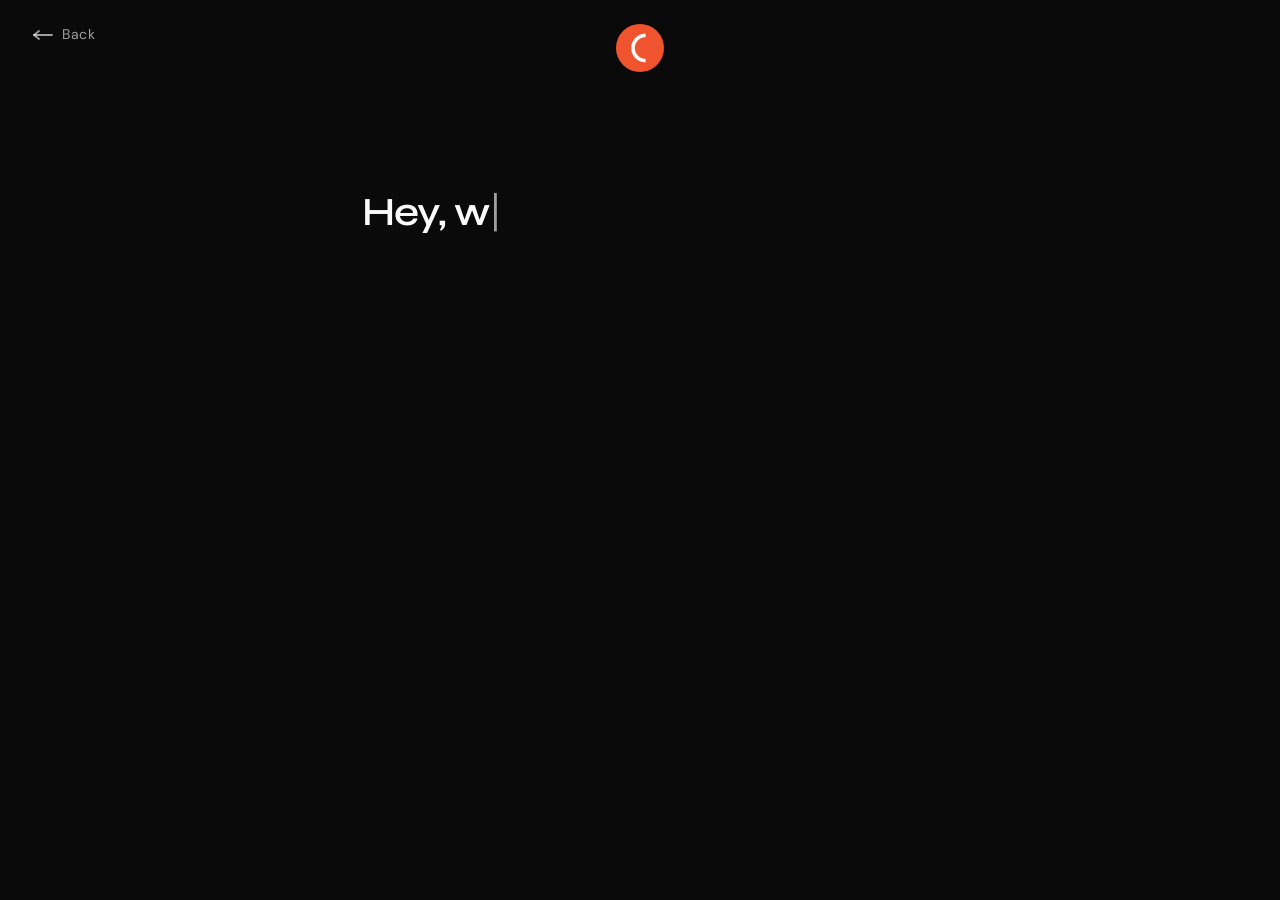
==== contact.html @ 9f84e5b5 "Initial commit — Carnevale portfolio website Co-Authored-By: Claude Sonnet 4.6 <noreply@anthropic.co" ====
<!DOCTYPE html>
<html lang="en">
<head>
  <meta charset="UTF-8" />
  <meta name="viewport" content="width=device-width, initial-scale=1.0" />
  <meta name="description" content="Get in touch with Carnevale — design & development agency" />
  <title>Contact — Carnevale</title>
  <link rel="icon" type="image/png" href="favicon.png" />

  <!-- Set page state before first paint -->
  <script>
    if (localStorage.getItem('theme') === 'light') {
      document.documentElement.dataset.theme = 'light';
    }
    if (localStorage.getItem('less-motion') === 'on') {
      document.documentElement.classList.add('is-less-motion');
    }
    document.documentElement.classList.add('is-entering');
  </script>

  <!-- Fonts -->
  <link rel="preconnect" href="https://fonts.googleapis.com" />
  <link rel="preconnect" href="https://fonts.gstatic.com" crossorigin />
  <link
    href="https://fonts.googleapis.com/css2?family=Syne:wght@400;600;700;800&family=DM+Sans:ital,wght@0,300;0,400;0,500;1,300;1,400&display=swap"
    rel="stylesheet"
  />

  <!-- GSAP -->
  <script src="https://cdnjs.cloudflare.com/ajax/libs/gsap/3.12.5/gsap.min.js"></script>

  <!-- Styles -->
  <link rel="stylesheet" href="css/reset.css" />
  <link rel="stylesheet" href="css/tokens.css" />
  <link rel="stylesheet" href="css/nav.css" />
  <link rel="stylesheet" href="css/contact.css" />
</head>
<body>

  <!-- Back to gallery -->
  <a href="index.html" class="project-back" aria-label="Back to gallery">
    <svg viewBox="0 0 22 10" fill="none" stroke="currentColor" stroke-width="1.8" aria-hidden="true">
      <line x1="20" y1="5" x2="2" y2="5" stroke-linecap="round" />
      <polyline points="7,1 2,5 7,9" stroke-linecap="round" stroke-linejoin="round" />
    </svg>
    <span>Back</span>
  </a>

  <!-- Nav — C logo + full-screen menu -->
  <button id="nav-logo" aria-label="Open navigation" aria-expanded="false">
    <img src="favicon.png" alt="Carnevale" aria-hidden="true" />
    <svg class="nav-logo__close" viewBox="0 0 20 20" fill="none" stroke="currentColor" stroke-width="2" aria-hidden="true">
      <line x1="5" y1="5" x2="15" y2="15" stroke-linecap="round"/>
      <line x1="15" y1="5" x2="5" y2="15" stroke-linecap="round"/>
    </svg>
  </button>

  <nav id="nav-menu" aria-label="Site navigation">
    <ul class="nav__items">
      <li><a class="nav__item" href="index.html">Work</a></li>
      <li><a class="nav__item" href="#">Studio</a></li>
      <li><a class="nav__item" href="#">Services</a></li>
      <li><a class="nav__item" href="contact.html">Contact</a></li>
    </ul>
    <div class="nav__footer">
      <div class="nav__footer-links">
        <a class="nav__footer-link" href="#">Instagram</a>
        <a class="nav__footer-link" href="#">LinkedIn</a>
        <a class="nav__footer-link" href="#">&copy; 2025 Carnevale</a>
      </div>
      <div class="nav__footer-controls">
        <button class="theme-toggle" id="theme-toggle" aria-label="Toggle colour scheme">
          <span class="theme-toggle__track">
            <span class="theme-toggle__thumb"></span>
          </span>
          <span class="theme-toggle__label">Dark Mode</span>
        </button>
        <label class="less-motion-toggle" for="less-motion-checkbox">
          <input type="checkbox" id="less-motion-checkbox" class="less-motion-toggle__input" />
          <span class="less-motion-toggle__box"></span>
          <span class="less-motion-toggle__label">Less Motion</span>
        </label>
      </div>
    </div>
  </nav>

  <!-- ═══════════════════════════════════════════════════════════════
       Contact page
  ════════════════════════════════════════════════════════════════ -->
  <main class="contact">

    <!-- ── Hero: typewriter + action buttons ── -->
    <div class="contact__hero">
      <div class="contact__scene">

        <p
          class="contact__prompt"
          aria-label="Hey, we're ready to connect in a number of ways. What works best for you?"
        ></p>

        <div class="contact__actions" aria-hidden="true">
          <a href="#" class="contact__btn">
            <span class="contact__btn-num" aria-hidden="true">01</span>
            <span class="contact__btn-label">Send a quick message</span>
            <span class="contact__btn-arrow" aria-hidden="true">→</span>
          </a>
          <a href="#" class="contact__btn">
            <span class="contact__btn-num" aria-hidden="true">02</span>
            <span class="contact__btn-label">Schedule a video chat with Mike</span>
            <span class="contact__btn-arrow" aria-hidden="true">→</span>
          </a>
          <a href="#" class="contact__btn">
            <span class="contact__btn-num" aria-hidden="true">03</span>
            <span class="contact__btn-label">Request a quote</span>
            <span class="contact__btn-arrow" aria-hidden="true">→</span>
          </a>
          <a href="#" class="contact__btn">
            <span class="contact__btn-num" aria-hidden="true">04</span>
            <span class="contact__btn-label">Plan a free, in-person consultation meeting</span>
            <span class="contact__btn-arrow" aria-hidden="true">→</span>
          </a>
          <a href="#" class="contact__btn">
            <span class="contact__btn-num" aria-hidden="true">05</span>
            <span class="contact__btn-label">Show me FAQs</span>
            <span class="contact__btn-arrow" aria-hidden="true">→</span>
          </a>
        </div>

      </div>
    </div>

  </main>

  <script type="module" src="js/contact.js"></script>

</body>
</html>
---- css/tokens.css ----
:root {
  /* Colors */
  --c-bg:         #0a0a0a;
  --c-surface:    #111111;
  --c-border:     #1f1f1f;
  --c-text:       #ffffff;
  --c-text-muted: rgba(255, 255, 255, 0.62);
  --c-overlay-bg: rgba(10, 10, 10, 0.72);
  --c-accent:     #e8e0d0;

  /* Typography */
  --font-display: 'Syne', sans-serif;
  --font-body:    'DM Sans', sans-serif;

  --text-hero: clamp(2.5rem, 5vw, 4.5rem);
  --text-3xl:  3rem;
  --text-2xl:  2rem;
  --text-xl:   1.5rem;
  --text-lg:   1.25rem;
  --text-base: 1rem;
  --text-sm:   0.875rem;
  --text-xs:   0.75rem;

  /* Spacing */
  --space-1:  4px;
  --space-2:  8px;
  --space-3:  12px;
  --space-4:  16px;
  --space-6:  24px;
  --space-8:  32px;
  --space-12: 48px;
  --space-16: 64px;

  /* Easing */
  --ease-smooth: cubic-bezier(0.25, 0.46, 0.45, 0.94);
  --ease-out:    cubic-bezier(0.0, 0.0, 0.2, 1.0);
  --ease-spring: cubic-bezier(0.34, 1.56, 0.64, 1.0);

  /* Durations */
  --dur-fast: 180ms;
  --dur-base: 340ms;
  --dur-slow: 600ms;

  /* Canvas */
  --canvas-width:   8000px;
  --canvas-height:  7000px;
  --initial-scale:  1.0;
  --zoom-threshold: 0.9;

  /* Radii */
  --radius-sm: 4px;
  --radius-md: 8px;
  --radius-lg: 16px;
}

/* Page transition — class set by inline <script> before first paint.
   Keeps the page invisible until enterPage() in transition.js takes over. */
html.is-entering body {
  opacity: 0;
  filter: blur(18px);
}

@media (max-width: 768px) {
  :root {
    --initial-scale: 1.0;
  }
}

/* ── Light mode overrides ──────────────────────────────────────── */
[data-theme="light"] {
  --c-bg:         #f0ede8;
  --c-surface:    #e5e1db;
  --c-border:     #cac5bc;
  --c-text:       #000000;
  --c-text-muted: #6b6a68;
  --c-overlay-bg: rgba(240, 237, 232, 0.88);
  --c-accent:     #1a1a1a;
}
---- css/nav.css ----
/* Intro wordmark pill — shown on load, fades out after 5s */
#nav-logo-intro {
  position: fixed;
  top: var(--space-6);
  left: 50%;
  transform: translateX(-50%);
  z-index: 401;
  background: #e8441a;
  border-radius: 999px;
  padding: 13px 22px;
  display: flex;
  align-items: center;
  cursor: pointer;
}

#nav-logo-intro img {
  height: 20px;
  width: auto;
  display: block;
}

/* C Logo button — top center */
#nav-logo {
  position: fixed;
  top: var(--space-6);
  left: 50%;
  transform: translateX(-50%);
  z-index: 400;
  width: 48px;
  height: 48px;
  padding: 0;
  border: none;
  border-radius: 50%;
  overflow: hidden;
  background: none;
  cursor: pointer;
  /* Hidden until intro fades out */
  opacity: 0;
  transition:
    background var(--dur-base) var(--ease-smooth),
    opacity var(--dur-base) var(--ease-smooth);
}

#nav-logo:hover {
  opacity: 0.85;
}

#nav-logo img {
  width: 100%;
  height: 100%;
  object-fit: cover;
  display: block;
  transition: opacity var(--dur-base) var(--ease-smooth);
}

/* X icon — hidden by default, absolutely fills the button */
.nav-logo__close {
  position: absolute;
  inset: 0;
  width: 100%;
  height: 100%;
  padding: 13px;
  color: #ffffff;
  opacity: 0;
  transition: opacity var(--dur-base) var(--ease-smooth);
}

/* Open state — red circle + white X */
#nav-logo[aria-expanded="true"] {
  background: #d93025;
}

#nav-logo[aria-expanded="true"] img {
  opacity: 0;
}

#nav-logo[aria-expanded="true"] .nav-logo__close {
  opacity: 1;
}

/* Full-screen nav menu */
#nav-menu {
  position: fixed;
  inset: 0;
  z-index: 350;
  display: flex;
  flex-direction: column;
  justify-content: center;
  align-items: center;
  padding: var(--space-16) var(--space-12);
  background: var(--c-bg);
  clip-path: inset(0 0 100% 0);
  pointer-events: none;
}

#nav-menu.is-open {
  pointer-events: auto;
}

.nav__items {
  display: flex;
  flex-direction: column;
  align-items: center;
  gap: var(--space-4);
  margin-bottom: var(--space-16);
}

.nav__item {
  font-family: var(--font-display);
  font-size: clamp(2rem, 4vw, 3.6rem);
  font-weight: 700;
  color: var(--c-text);
  letter-spacing: -0.02em;
  line-height: 1.1;
  cursor: pointer;
  opacity: 0;
  transform: translateY(20px);
  transition: color var(--dur-fast) var(--ease-smooth);
}

.nav__item:hover {
  color: var(--c-text-muted);
}

.nav__footer {
  display: flex;
  flex-direction: column;
  align-items: center;
  gap: var(--space-4);
  opacity: 0;
}

.nav__footer-links {
  display: flex;
  align-items: center;
  gap: var(--space-6);
}

.nav__footer-controls {
  display: flex;
  align-items: center;
  gap: var(--space-6);
}

.nav__footer-link {
  font-family: var(--font-body);
  font-size: var(--text-sm);
  color: var(--c-text-muted);
  letter-spacing: 0.08em;
  text-transform: uppercase;
  transition: color var(--dur-fast) var(--ease-smooth);
}

.nav__footer-link:hover {
  color: var(--c-text);
}

/* Theme toggle pill */
.theme-toggle {
  display: inline-flex;
  align-items: center;
  gap: var(--space-3);
  background: none;
  border: none;
  padding: 0;
  cursor: pointer;
  color: var(--c-text-muted);
  font-family: var(--font-body);
  font-size: var(--text-sm);
  letter-spacing: 0.08em;
  text-transform: uppercase;
  transition: color var(--dur-fast) var(--ease-smooth);
}

.theme-toggle:hover {
  color: var(--c-text);
}

.theme-toggle__track {
  position: relative;
  width: 36px;
  height: 20px;
  border-radius: 999px;
  border: 1px solid currentColor;
  flex-shrink: 0;
}

.theme-toggle__thumb {
  position: absolute;
  top: 2px;
  left: 2px;
  width: 14px;
  height: 14px;
  border-radius: 50%;
  background: currentColor;
  transition: transform var(--dur-base) var(--ease-smooth);
}

[data-theme="light"] .theme-toggle__thumb {
  transform: translateX(16px);
}

/* ── Less Motion checkbox ────────────────────────────────────────── */
.less-motion-toggle {
  display: inline-flex;
  align-items: center;
  gap: var(--space-3);
  cursor: pointer;
  color: var(--c-text-muted);
  font-family: var(--font-body);
  font-size: var(--text-sm);
  letter-spacing: 0.08em;
  text-transform: uppercase;
  transition: color var(--dur-fast) var(--ease-smooth);
}

.less-motion-toggle:hover {
  color: var(--c-text);
}

.less-motion-toggle__input {
  position: absolute;
  opacity: 0;
  width: 0;
  height: 0;
}

.less-motion-toggle__box {
  position: relative;
  width: 18px;
  height: 18px;
  border-radius: 3px;
  border: 1px solid currentColor;
  flex-shrink: 0;
  transition:
    background var(--dur-base) var(--ease-smooth),
    border-color var(--dur-base) var(--ease-smooth);
}

/* Checkmark via pseudo-element */
.less-motion-toggle__box::after {
  content: '';
  position: absolute;
  top: 2px;
  left: 5px;
  width: 5px;
  height: 9px;
  border-right: 1.5px solid var(--c-bg);
  border-bottom: 1.5px solid var(--c-bg);
  transform: rotate(45deg);
  opacity: 0;
  transition: opacity var(--dur-base) var(--ease-smooth);
}

.less-motion-toggle__input:checked ~ .less-motion-toggle__box {
  background: currentColor;
}

.less-motion-toggle__input:checked ~ .less-motion-toggle__box::after {
  opacity: 1;
}

.less-motion-toggle__label {
  user-select: none;
}

/* ── Nav prompt ──────────────────────────────────────────────────── */
.nav__prompt {
  display: flex;
  flex-direction: column;
  align-items: center;
  gap: var(--space-3);
  width: min(480px, 100%);
  margin-bottom: 30px;
  opacity: 0; /* GSAP animates this in */
}

.nav__prompt-text {
  font-family: var(--font-display);
  font-size: clamp(1.1rem, 2.2vw, 1.45rem);
  font-weight: 400;
  color: var(--c-text-muted);
  text-align: center;
  line-height: 1.4;
}

.nav__prompt-input-row {
  position: relative;
  display: flex;
  flex-direction: column;
  align-items: center;
  gap: var(--space-3);
  width: 100%;
}

.nav__prompt-input {
  background: none;
  border: none;
  color: var(--c-text);
  font-family: var(--font-display);
  font-size: clamp(1.1rem, 2.2vw, 1.45rem);
  font-weight: 400;
  text-align: center;
  padding: var(--space-2) 0;
  outline: none;
}

.nav__prompt-input::placeholder {
  color: var(--c-text-muted);
  opacity: 0.6;
}

.nav__prompt-input:focus {
  outline: none;
}

.nav__prompt-mic {
  display: flex;
  align-items: center;
  justify-content: center;
  width: 34px;
  height: 34px;
  border: none;
  background: none;
  border-radius: 50%;
  color: var(--c-text-muted);
  cursor: pointer;
  transition:
    color var(--dur-fast) var(--ease-smooth),
    background var(--dur-fast) var(--ease-smooth);
}

.nav__prompt-mic:hover {
  color: var(--c-text);
  background: rgba(255, 255, 255, 0.06);
}

[data-theme="light"] .nav__prompt-mic:hover {
  background: rgba(0, 0, 0, 0.05);
}

.nav__prompt-mic.is-speaking {
  color: var(--c-text);
  opacity: 0.7;
}

.nav__prompt-mic.is-listening {
  color: var(--c-text);
  background: rgba(255, 255, 255, 0.08);
}

[data-theme="light"] .nav__prompt-mic.is-listening {
  background: rgba(0, 0, 0, 0.06);
}

.nav__prompt-mic svg {
  width: 17px;
  height: 17px;
  flex-shrink: 0;
}

.nav__prompt-autocomplete {
  position: absolute;
  bottom: calc(100% + var(--space-2));
  left: 0;
  right: 38px; /* clear the mic button */
  background: var(--c-surface);
  border: 1px solid var(--c-border);
  border-radius: var(--radius-md);
  overflow: hidden;
  z-index: 10;
  display: none;
  box-shadow: 0 4px 24px rgba(0, 0, 0, 0.3);
}

.nav__prompt-autocomplete.is-open {
  display: block;
}

.nav__prompt-suggestion {
  width: 100%;
  text-align: center;
  padding: var(--space-3) var(--space-4);
  font-family: var(--font-display);
  font-size: 1.1rem;
  font-weight: 400;
  color: var(--c-text);
  cursor: pointer;
  transition: background var(--dur-fast) var(--ease-smooth);
}

.nav__prompt-suggestion:hover,
.nav__prompt-suggestion.is-active {
  background: rgba(255, 255, 255, 0.07);
}

[data-theme="light"] .nav__prompt-suggestion:hover,
[data-theme="light"] .nav__prompt-suggestion.is-active {
  background: rgba(0, 0, 0, 0.05);
}

.nav__prompt-suggestion mark {
  background: none;
  color: var(--c-text);
  font-weight: 600;
}
---- css/contact.css ----
/* ── Page base ─────────────────────────────────────────────────── */
html, body {
  background: var(--c-bg);
  color: var(--c-text);
  font-family: var(--font-body);
}

/* C logo always visible on this page */
#nav-logo {
  opacity: 1;
}

/* ── Back link ─────────────────────────────────────────────────── */
.project-back {
  position: fixed;
  top: var(--space-6);
  left: var(--space-8);
  z-index: 400;
  display: inline-flex;
  align-items: center;
  gap: var(--space-2);
  font-family: var(--font-body);
  font-size: var(--text-sm);
  color: var(--c-text-muted);
  letter-spacing: 0.04em;
  text-decoration: none;
  transition: color var(--dur-fast) var(--ease-smooth);
}

.project-back:hover {
  color: var(--c-text);
}

.project-back svg {
  width: 22px;
  height: 10px;
  flex-shrink: 0;
}

@media (max-width: 640px) {
  .project-back span { display: none; }
}

/* ── Shared scene width ─────────────────────────────────────────── */
.contact__scene {
  width: 100%;
  max-width: 620px;
  margin: 0 auto;
  padding: 0 var(--space-8);
}

/* ── Hero section — full-height, centered ──────────────────────── */
.contact__hero {
  min-height: 100vh;
  display: flex;
  align-items: center;
  padding: 80px 0 var(--space-16);
}

/* ── Typewriter prompt ─────────────────────────────────────────── */
.contact__prompt {
  font-family: var(--font-display);
  font-size: clamp(1.65rem, 3.4vw, 2.5rem);
  font-weight: 600;
  line-height: 1.25;
  letter-spacing: -0.02em;
  color: var(--c-text);
  margin-bottom: var(--space-12);
  min-height: 3.8em; /* reserves space for ~3 lines during typing */
}

.contact__cursor {
  display: inline-block;
  margin-left: 1px;
  color: var(--c-text-muted);
  font-weight: 300;
  animation: cursor-blink 0.85s step-end infinite;
}

@keyframes cursor-blink {
  0%, 100% { opacity: 1; }
  50%       { opacity: 0; }
}

/* ── Action buttons ────────────────────────────────────────────── */
.contact__actions {
  display: flex;
  flex-direction: column;
  gap: var(--space-2);
}

.contact__btn {
  display: flex;
  align-items: center;
  gap: var(--space-4);
  padding: 18px var(--space-6);
  border: 1px solid var(--c-border);
  border-radius: var(--radius-md);
  text-decoration: none;
  color: var(--c-text);
  background: transparent;
  transition:
    background     var(--dur-fast) var(--ease-smooth),
    border-color   var(--dur-fast) var(--ease-smooth);
}

.contact__btn:hover {
  background: var(--c-surface);
  border-color: rgba(255, 255, 255, 0.2);
}

[data-theme="light"] .contact__btn:hover {
  border-color: var(--c-text-muted);
}

.contact__btn-num {
  flex-shrink: 0;
  font-size: var(--text-xs);
  font-weight: 400;
  letter-spacing: 0.1em;
  color: var(--c-text-muted);
  width: 20px;
}

.contact__btn-label {
  flex: 1;
  font-size: var(--text-base);
  font-weight: 400;
  line-height: 1.4;
}

.contact__btn-arrow {
  flex-shrink: 0;
  color: var(--c-text-muted);
  transition:
    color     var(--dur-fast) var(--ease-smooth),
    transform var(--dur-fast) var(--ease-smooth);
}

.contact__btn:hover .contact__btn-arrow {
  color: var(--c-text);
  transform: translateX(4px);
}


/* ── Responsive ────────────────────────────────────────────────── */
@media (max-width: 640px) {
  .contact__hero {
    padding-top: 90px;
    padding-bottom: var(--space-12);
  }

  .contact__prompt {
    margin-bottom: var(--space-8);
  }

  .contact__btn {
    padding: 16px var(--space-4);
  }
}
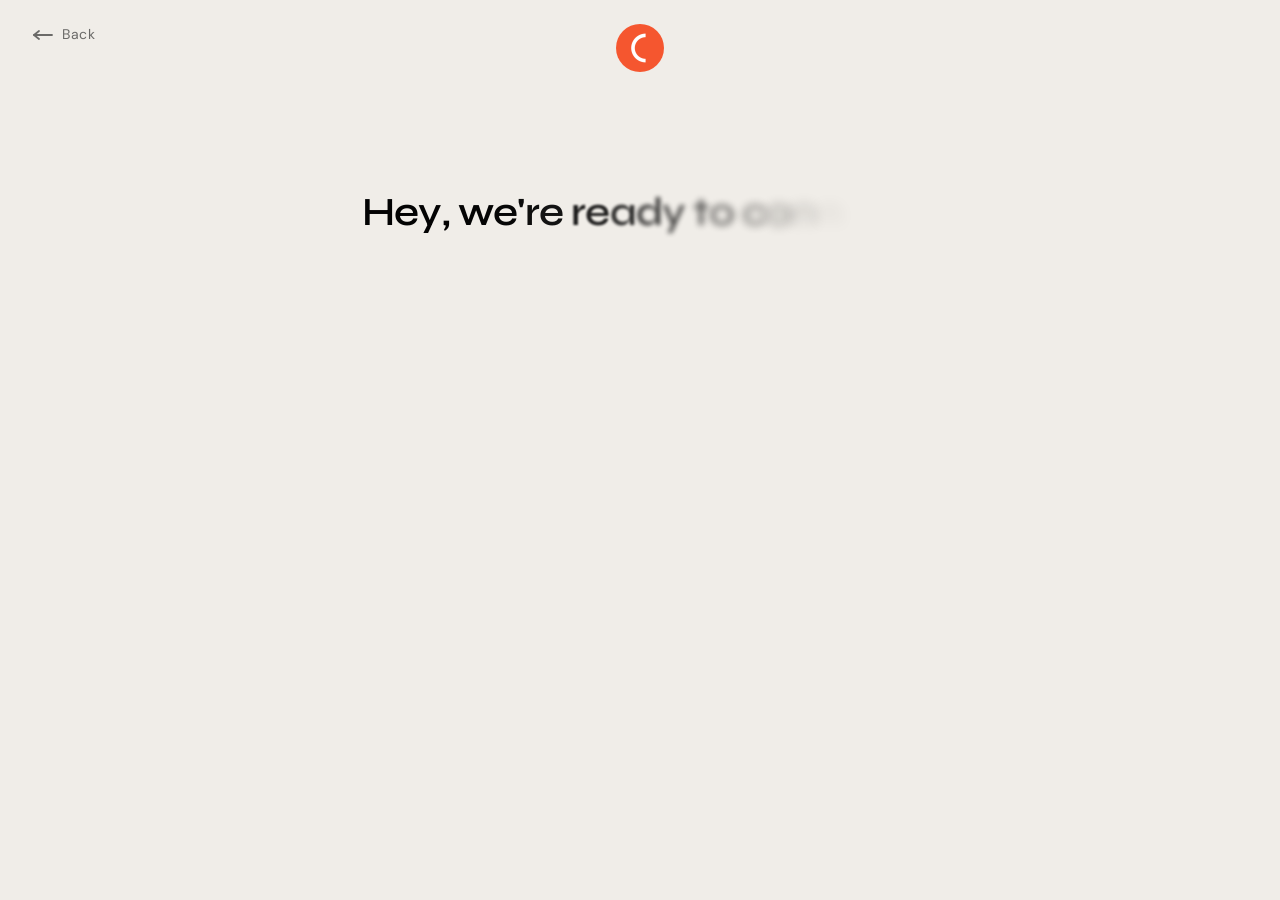
==== commit eaa045c0: "Default to light mode; dark only when explicitly stored Co-Authored-By: Claude Sonnet 4.6 <noreply@a" ====
--- a/contact.html
+++ b/contact.html
@@ -9,7 +9,7 @@
 
   <!-- Set page state before first paint -->
   <script>
-    if (localStorage.getItem('theme') === 'light') {
+    if (localStorage.getItem('theme') !== 'dark') {
       document.documentElement.dataset.theme = 'light';
     }
     if (localStorage.getItem('less-motion') === 'on') {
@@ -31,6 +31,7 @@
 
   <!-- Styles -->
   <link rel="stylesheet" href="css/reset.css" />
+  <link rel="stylesheet" href="css/cursor.css" />
   <link rel="stylesheet" href="css/tokens.css" />
   <link rel="stylesheet" href="css/nav.css" />
   <link rel="stylesheet" href="css/contact.css" />
@@ -119,7 +120,7 @@
             <span class="contact__btn-label">Plan a free, in-person consultation meeting</span>
             <span class="contact__btn-arrow" aria-hidden="true">→</span>
           </a>
-          <a href="#" class="contact__btn">
+          <a href="faq.html" class="contact__btn" data-transition>
             <span class="contact__btn-num" aria-hidden="true">05</span>
             <span class="contact__btn-label">Show me FAQs</span>
             <span class="contact__btn-arrow" aria-hidden="true">→</span>
--- a/css/cursor.css
+++ b/css/cursor.css
@@ -0,0 +1,26 @@
+/* ── Hide default cursor globally when custom cursor is active ─── */
+.custom-cursor,
+.custom-cursor * {
+  cursor: none !important;
+}
+
+/* ── Custom cursor dot ──────────────────────────────────────────── */
+#cursor {
+  position: fixed;
+  top: 0;
+  left: 0;
+  width: 24px;
+  height: 24px;
+  margin: -12px 0 0 -12px; /* centre the dot on the pointer position */
+  border-radius: 50%;
+  border: 2px solid #e8441a;
+  background: transparent;
+  pointer-events: none;
+  z-index: 10000;
+  transition: background 80ms ease, opacity 120ms ease;
+  will-change: left, top;
+}
+
+#cursor.is-active {
+  background: #e8441a;
+}
--- a/css/nav.css
+++ b/css/nav.css
@@ -282,6 +282,11 @@
   color: var(--c-text-muted);
   text-align: center;
   line-height: 1.4;
+  transition: color var(--dur-fast) var(--ease-smooth);
+}
+
+.nav__prompt-text:hover {
+  color: var(--c-text);
 }
 
 .nav__prompt-input-row {
--- a/css/contact.css
+++ b/css/contact.css
@@ -69,18 +69,6 @@
   min-height: 3.8em; /* reserves space for ~3 lines during typing */
 }
 
-.contact__cursor {
-  display: inline-block;
-  margin-left: 1px;
-  color: var(--c-text-muted);
-  font-weight: 300;
-  animation: cursor-blink 0.85s step-end infinite;
-}
-
-@keyframes cursor-blink {
-  0%, 100% { opacity: 1; }
-  50%       { opacity: 0; }
-}
 
 /* ── Action buttons ────────────────────────────────────────────── */
 .contact__actions {
